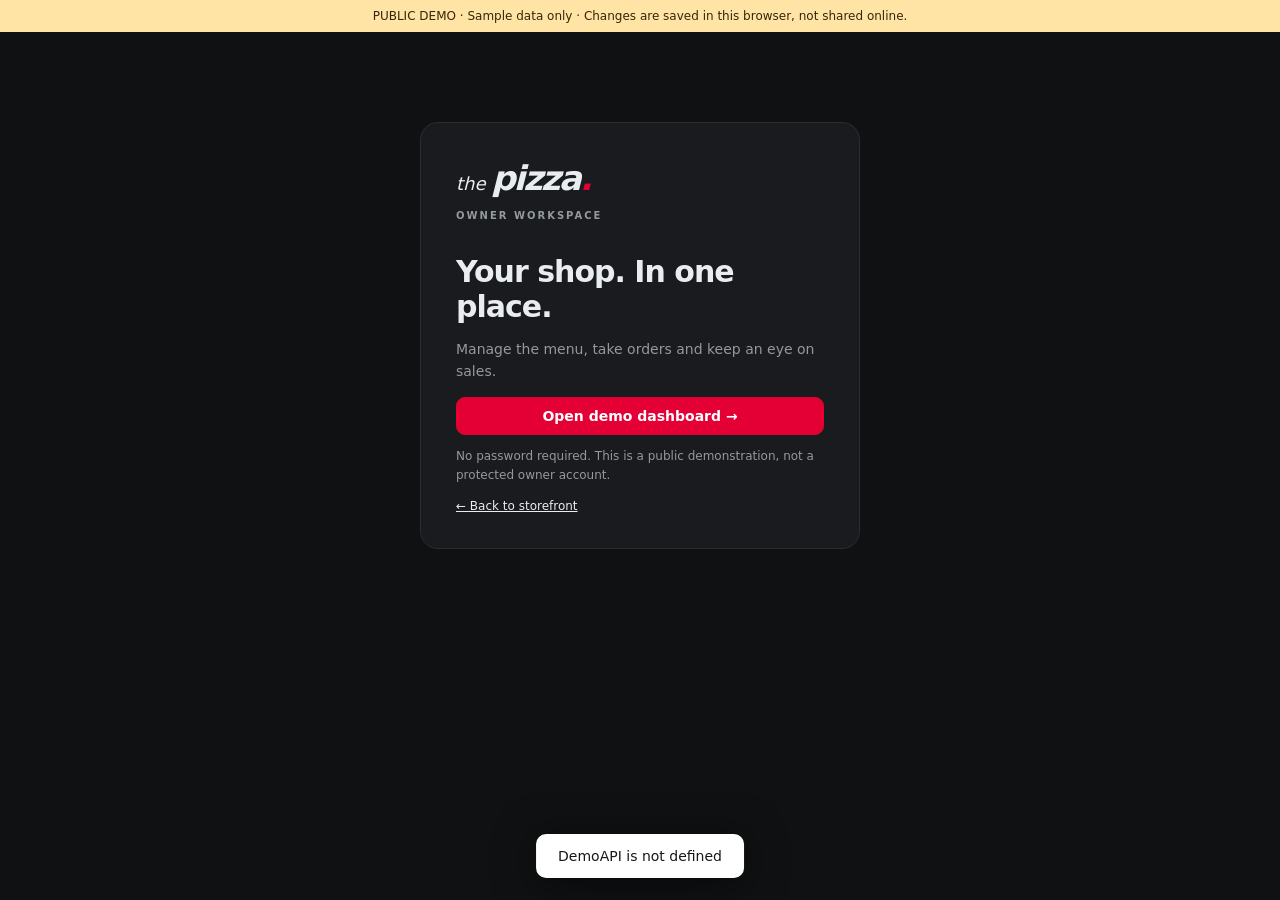
==== admin/index.html @ 1ff88e19 "Add files via upload" ====
<!doctype html><html lang="en"><head><meta charset="utf-8"><meta name="viewport" content="width=device-width,initial-scale=1"><title>the pizza — Owner dashboard</title><link rel="stylesheet" href="admin.css"><script src="order-core.js" defer></script><script src="analytics.js" defer></script><script src="config.js" defer></script><script src="catalog.js" defer></script><script src="demo-store.js" defer></script><script src="admin.js" defer></script></head><body><div class="demo-notice">PUBLIC DEMO · Sample data only · Changes are saved in this browser, not shared online.</div>
<section id="login"><div class="login-card"><div class="wordmark">the <b>pizza<span>.</span></b></div><p class="eyebrow">OWNER WORKSPACE</p><h1>Your shop. In one place.</h1><p>Manage the menu, take orders and keep an eye on sales.</p><form id="login-form"><button class="primary">Open demo dashboard →</button></form><p class="hint">No password required. This is a public demonstration, not a protected owner account.</p><a href="shop/index.html">← Back to storefront</a></div></section>
<div id="workspace" hidden><aside><div class="wordmark">the <b>pizza<span>.</span></b></div><small>SHOP MANAGER</small><nav><button data-tab="overview">◫ Overview</button><button data-tab="orders">☷ Orders <span id="pending-count"></span></button><button data-tab="pos">▦ Point of sale</button><button data-tab="menu">◉ Menu & products</button><button data-tab="categories">▤ Categories</button><button data-tab="analytics">↗ Analytics</button><button data-tab="settings">⚙ Settings</button></nav><a href="shop/index.html" target="_blank">Storefront preview ↗</a><button id="logout">Sign out</button></aside><main><header><div><p class="eyebrow">THE PIZZA / OWNER WORKSPACE</p><h1 id="page-title">Overview</h1></div><span id="sync">Connecting…</span></header><div id="content"></div></main></div>
<dialog id="editor"><form id="edit-form"><div class="dialog-title"><h2 id="edit-title">Edit product</h2><button type="button" data-close>✕</button></div><div id="edit-fields"></div><p id="edit-error" role="alert"></p><div class="dialog-actions"><button type="button" data-close>Cancel</button><button class="primary">Save changes</button></div></form></dialog>
<dialog id="pos-options"><div class="dialog-title"><h2 id="pos-product-name"></h2><button data-close>✕</button></div><form id="pos-options-form"><div id="pos-options-fields"></div><button class="primary">Add to bill</button></form></dialog>
<dialog id="receipt"><div class="dialog-title"><h2>Receipt</h2><button data-close>✕</button></div><div id="receipt-body"></div><button class="primary" id="print">Print receipt</button></dialog><div id="notice" role="status"></div></body></html>
---- admin/admin.css ----
:root{font-family:Inter,system-ui,Arial,sans-serif;color:#e9edef;background:#101112;font-size:14px;--red:#e40035;--muted:#94999e;--border:#2b2d31}*{box-sizing:border-box}body{margin:0}button,input,select,textarea{font:inherit}button,a{cursor:pointer}button{border:1px solid var(--border);border-radius:9px;background:#24262a;color:inherit;padding:10px 14px}button:hover{border-color:#e40035}button:disabled{opacity:.45;cursor:wait}a{color:inherit}button:focus-visible,a:focus-visible{outline:2px solid #ffb5c6;outline-offset:3px}.primary{background:var(--red);border-color:var(--red);color:white;font-weight:650}.danger{color:#ff8e9f}h1{font-size:30px;letter-spacing:-1px;margin:0 0 12px}h2{font-size:19px;margin:0 0 16px}h3{margin:10px 0}p{line-height:1.6;color:var(--muted)}small,.hint{color:var(--muted);font-size:12px}.eyebrow{font-size:10px;letter-spacing:2px;font-weight:650}.wordmark{font-style:italic;font-size:18px}.wordmark b{font-size:34px;letter-spacing:-2px}.wordmark span{color:var(--red)}aside{position:fixed;inset:0 auto 0 0;width:230px;padding:28px 20px;background:#17181b;border-right:1px solid var(--border);display:flex;flex-direction:column;gap:12px}aside>small{letter-spacing:2px;font-size:9px}nav{display:grid;gap:7px;margin-top:32px}nav button{text-align:left;background:transparent;border:0;padding:14px 12px;color:#b2b7bc}nav button.active{background:#e400351d;color:#ff8aa5}aside>a{margin-top:auto;padding:15px 0;text-decoration:none}main{margin-left:230px;padding:32px 40px;max-width:1850px}header{display:flex;align-items:center;justify-content:space-between;gap:18px;margin-bottom:24px}#sync{font-size:11px;color:#8ccea5}.stats{display:grid;grid-template-columns:repeat(4,1fr);gap:16px;margin-bottom:24px}.stat,.panel{background:#191b1e;border:1px solid var(--border);border-radius:13px;padding:22px}.stat span{display:block;color:var(--muted);font-size:12px}.stat strong{display:block;font-size:29px;margin:12px 0 5px;letter-spacing:-1px}.split{display:grid;grid-template-columns:1.5fr 1fr;gap:22px}.toolbar{display:flex;gap:10px;align-items:center;margin-bottom:20px;flex-wrap:wrap}.toolbar input{flex:1;min-width:160px}.toolbar .primary{margin-left:auto}input,textarea,select{width:100%;background:#111215;color:inherit;border:1px solid #3b3e43;border-radius:8px;padding:11px;min-width:0}input[type=checkbox],input[type=radio]{width:auto;accent-color:var(--red)}label{display:block;margin-bottom:16px;font-size:12px;color:#c9cdd2}label input,label textarea,label select{display:block;margin-top:7px}label:has(input[type=checkbox]),label:has(input[type=radio]){display:flex;gap:8px;align-items:center}label input[type=checkbox],label input[type=radio]{margin:0}.table-wrap{overflow:auto}table{width:100%;border-collapse:collapse;text-align:left;white-space:nowrap}th{color:var(--muted);font-size:10px;text-transform:uppercase;letter-spacing:1px;padding:14px 10px}td{border-top:1px solid var(--border);padding:14px 10px;font-size:12px}td small{display:block;max-width:260px;white-space:normal}.thumb{width:45px;height:45px;object-fit:cover;border-radius:8px;vertical-align:middle;margin-right:12px}.badge{display:inline-block;background:#2d3036;padding:5px 9px;border-radius:6px;font-size:10px}.badge.delivered{color:#8dd5a1;background:#20372a}.badge.pending{color:#ffc16c;background:#3b3022}.badge.returned,.badge.cancelled{color:#ff90a5;background:#3c202a}.empty{padding:42px;text-align:center;color:var(--muted)}.pos-layout{display:grid;grid-template-columns:minmax(0,1fr) 360px;gap:20px}.pos-grid{display:grid;grid-template-columns:repeat(3,1fr);gap:12px}.pos-card{padding:0;text-align:left;overflow:hidden;background:#191b1e}.pos-card img{width:100%;height:130px;object-fit:cover}.pos-card strong,.pos-card small{display:block;padding:9px 12px}.pos-card small{padding-top:0;color:#ff728f}.bill{align-self:start;position:sticky;top:20px}.bill-line{border-bottom:1px solid var(--border);padding:14px 0;display:flex;gap:10px;justify-content:space-between}.bill-line p{margin:5px 0;font-size:11px}.bill-line input{width:65px;padding:5px}.total{display:flex;justify-content:space-between;font-size:21px;font-weight:750;margin:20px 0}.bill .primary{width:100%}.bars{display:flex;align-items:end;height:180px;gap:8px;margin-top:30px}.bar{flex:1;min-width:0;background:linear-gradient(#ff4163,#be0030);min-height:3px;border-radius:4px 4px 0 0;position:relative}.bar span{position:absolute;bottom:-25px;left:0;font-size:8px;white-space:nowrap;color:var(--muted);transform:rotate(-25deg)}.chart{padding-bottom:48px}.legend{display:flex;justify-content:space-between;color:var(--muted);font-size:11px}.login-card{max-width:440px;margin:10vh auto;padding:35px;border:1px solid var(--border);border-radius:18px;background:#191b1e}.login-card h1{margin-top:30px}.login-card .primary{width:100%}.login-card a{font-size:12px}dialog{background:#191b1e;color:inherit;border:1px solid #42464c;border-radius:16px;padding:26px;width:780px;max-width:calc(100% - 24px);max-height:92vh;overflow:auto}dialog::backdrop{background:#000b;backdrop-filter:blur(5px)}.dialog-title{display:flex;align-items:center;justify-content:space-between;margin-bottom:20px}.dialog-title h2{margin:0}.dialog-actions{display:flex;justify-content:flex-end;gap:10px;border-top:1px solid var(--border);padding-top:20px}.fields{display:grid;grid-template-columns:1fr 1fr;gap:0 16px}.wide{grid-column:1/-1}.size-editor,.group-editor{border:1px solid var(--border);padding:15px;border-radius:10px;margin:12px 0}.group-editor{background:#111215}.row{display:flex;gap:8px;align-items:center}.row>*{min-width:0}.row input{flex:1}.option-row{display:grid;grid-template-columns:2fr 1fr 2fr auto;gap:8px;margin:9px 0}.small-button{font-size:11px;padding:7px}.order-detail{white-space:normal;max-width:600px}.history{border-left:2px solid var(--red);padding-left:14px;font-size:12px;margin:20px 0}#notice{position:fixed;bottom:22px;left:50%;transform:translateX(-50%);background:#fff;color:#161719;padding:14px 22px;border-radius:10px;z-index:200;max-width:90%;box-shadow:0 5px 40px #0008;display:none}#edit-error{color:#ff8ca6}#receipt-body{line-height:1.6}#receipt-body table{white-space:normal}[hidden]{display:none!important}@media(max-width:1100px){main{padding:25px 20px}.stats{grid-template-columns:repeat(2,1fr)}.pos-layout{grid-template-columns:1fr 300px}.pos-grid{grid-template-columns:repeat(2,1fr)}}@media(max-width:800px){aside{position:static;width:auto;padding:15px;display:block}aside>small,aside>a,aside>#logout{display:none}nav{display:flex;overflow:auto;margin:10px 0 0;gap:5px}nav button{white-space:nowrap;font-size:12px;padding:10px}main{margin:0;padding:20px 14px}h1{font-size:25px}.split,.pos-layout{grid-template-columns:1fr}.bill{position:static}.stats{gap:10px}.stat{padding:15px}.stat strong{font-size:23px}.fields{grid-template-columns:1fr}.option-row{grid-template-columns:1fr 70px}.login-card{margin:35px 14px}.panel{padding:16px}}@media print{body *{visibility:hidden}#receipt,#receipt *{visibility:visible}#receipt{position:absolute;inset:0;max-height:none;width:100%;max-width:100%;border:0;color:black;background:white}#receipt button,#receipt .dialog-title{display:none}#receipt td{border-color:#ccc}#receipt p,#receipt small{color:#333}dialog::backdrop{background:white}}

:root{color-scheme:dark}nav{scrollbar-width:thin;scrollbar-color:#45484e transparent}

.demo-notice{padding:9px 16px;background:#ffe4a6;color:#372606;text-align:center;font-size:12px;position:relative;z-index:20}aside{top:36px}@media(max-width:800px){aside{top:auto}}@media print{.demo-notice{display:none}}
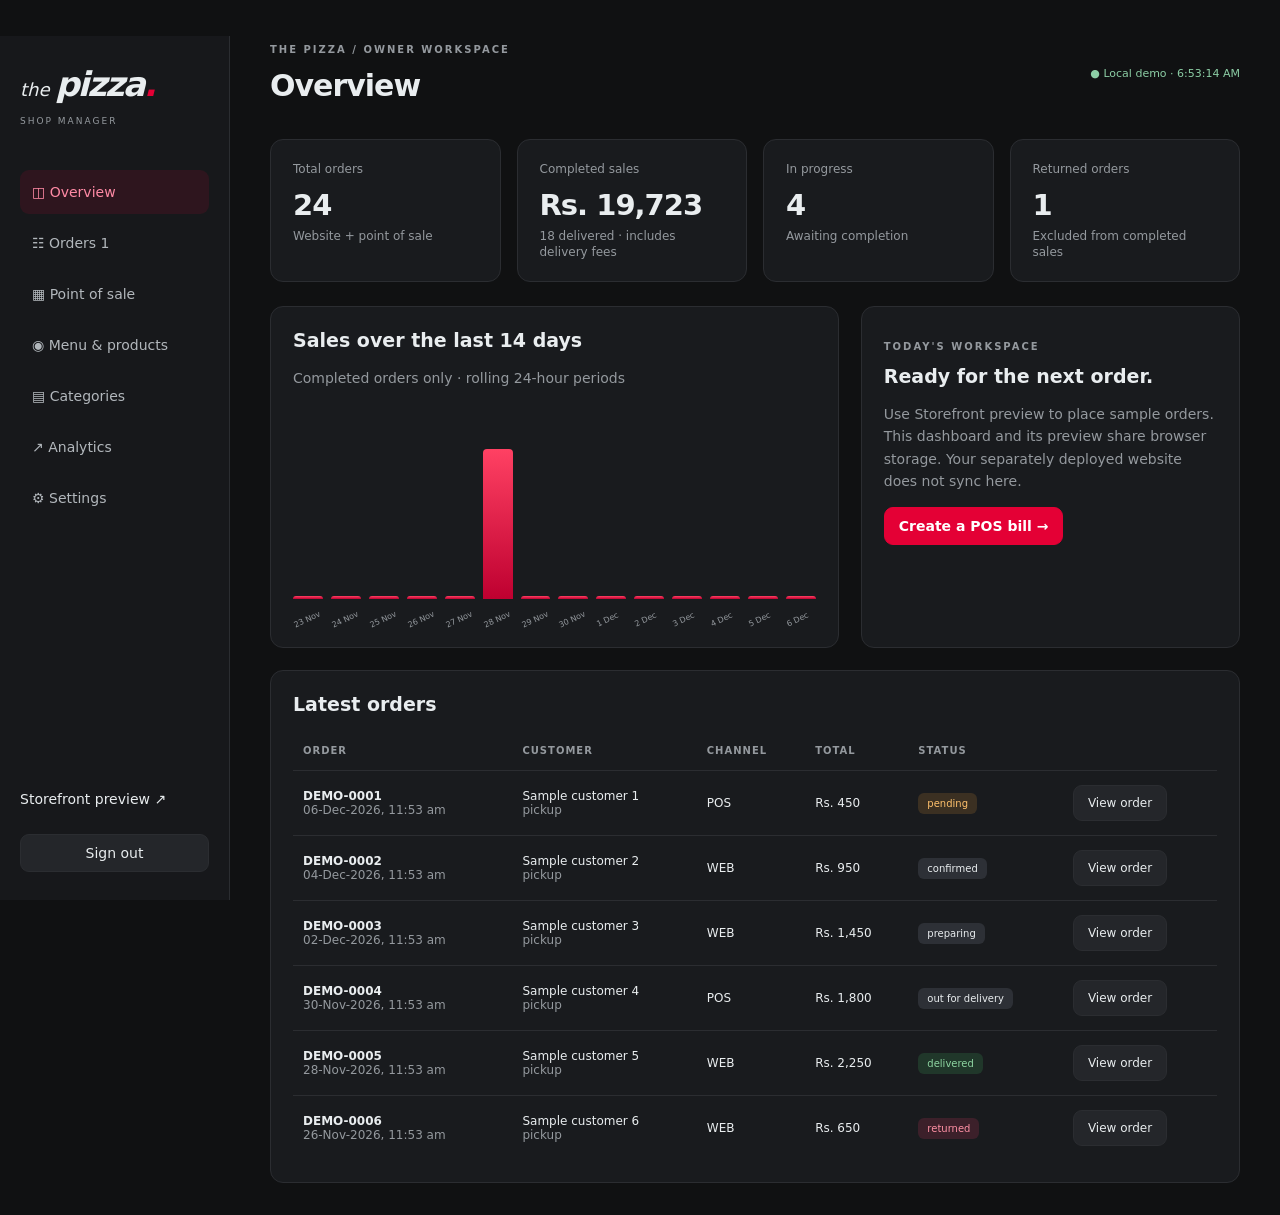
==== commit 4fbbf050: "Update index.html" ====
--- a/admin/index.html
+++ b/admin/index.html
@@ -1,4 +1,4 @@
-<!doctype html><html lang="en"><head><meta charset="utf-8"><meta name="viewport" content="width=device-width,initial-scale=1"><title>the pizza — Owner dashboard</title><link rel="stylesheet" href="admin.css"><script src="order-core.js" defer></script><script src="analytics.js" defer></script><script src="config.js" defer></script><script src="catalog.js" defer></script><script src="demo-store.js" defer></script><script src="admin.js" defer></script></head><body><div class="demo-notice">PUBLIC DEMO · Sample data only · Changes are saved in this browser, not shared online.</div>
+<!doctype html><html lang="en"><head><meta charset="utf-8"><meta name="viewport" content="width=device-width,initial-scale=1"><title>the pizza — Owner dashboard</title><link rel="stylesheet" href="admin.css"><script src="order-core.js" defer></script><script src="analytics.js" defer></script><script src="config.js" defer></script><script src="catalog.js" defer></script><script src="demo-store.js" defer></script><script src="admin.js" defer></script></head><body>
 <section id="login"><div class="login-card"><div class="wordmark">the <b>pizza<span>.</span></b></div><p class="eyebrow">OWNER WORKSPACE</p><h1>Your shop. In one place.</h1><p>Manage the menu, take orders and keep an eye on sales.</p><form id="login-form"><button class="primary">Open demo dashboard →</button></form><p class="hint">No password required. This is a public demonstration, not a protected owner account.</p><a href="shop/index.html">← Back to storefront</a></div></section>
 <div id="workspace" hidden><aside><div class="wordmark">the <b>pizza<span>.</span></b></div><small>SHOP MANAGER</small><nav><button data-tab="overview">◫ Overview</button><button data-tab="orders">☷ Orders <span id="pending-count"></span></button><button data-tab="pos">▦ Point of sale</button><button data-tab="menu">◉ Menu & products</button><button data-tab="categories">▤ Categories</button><button data-tab="analytics">↗ Analytics</button><button data-tab="settings">⚙ Settings</button></nav><a href="shop/index.html" target="_blank">Storefront preview ↗</a><button id="logout">Sign out</button></aside><main><header><div><p class="eyebrow">THE PIZZA / OWNER WORKSPACE</p><h1 id="page-title">Overview</h1></div><span id="sync">Connecting…</span></header><div id="content"></div></main></div>
 <dialog id="editor"><form id="edit-form"><div class="dialog-title"><h2 id="edit-title">Edit product</h2><button type="button" data-close>✕</button></div><div id="edit-fields"></div><p id="edit-error" role="alert"></p><div class="dialog-actions"><button type="button" data-close>Cancel</button><button class="primary">Save changes</button></div></form></dialog>
